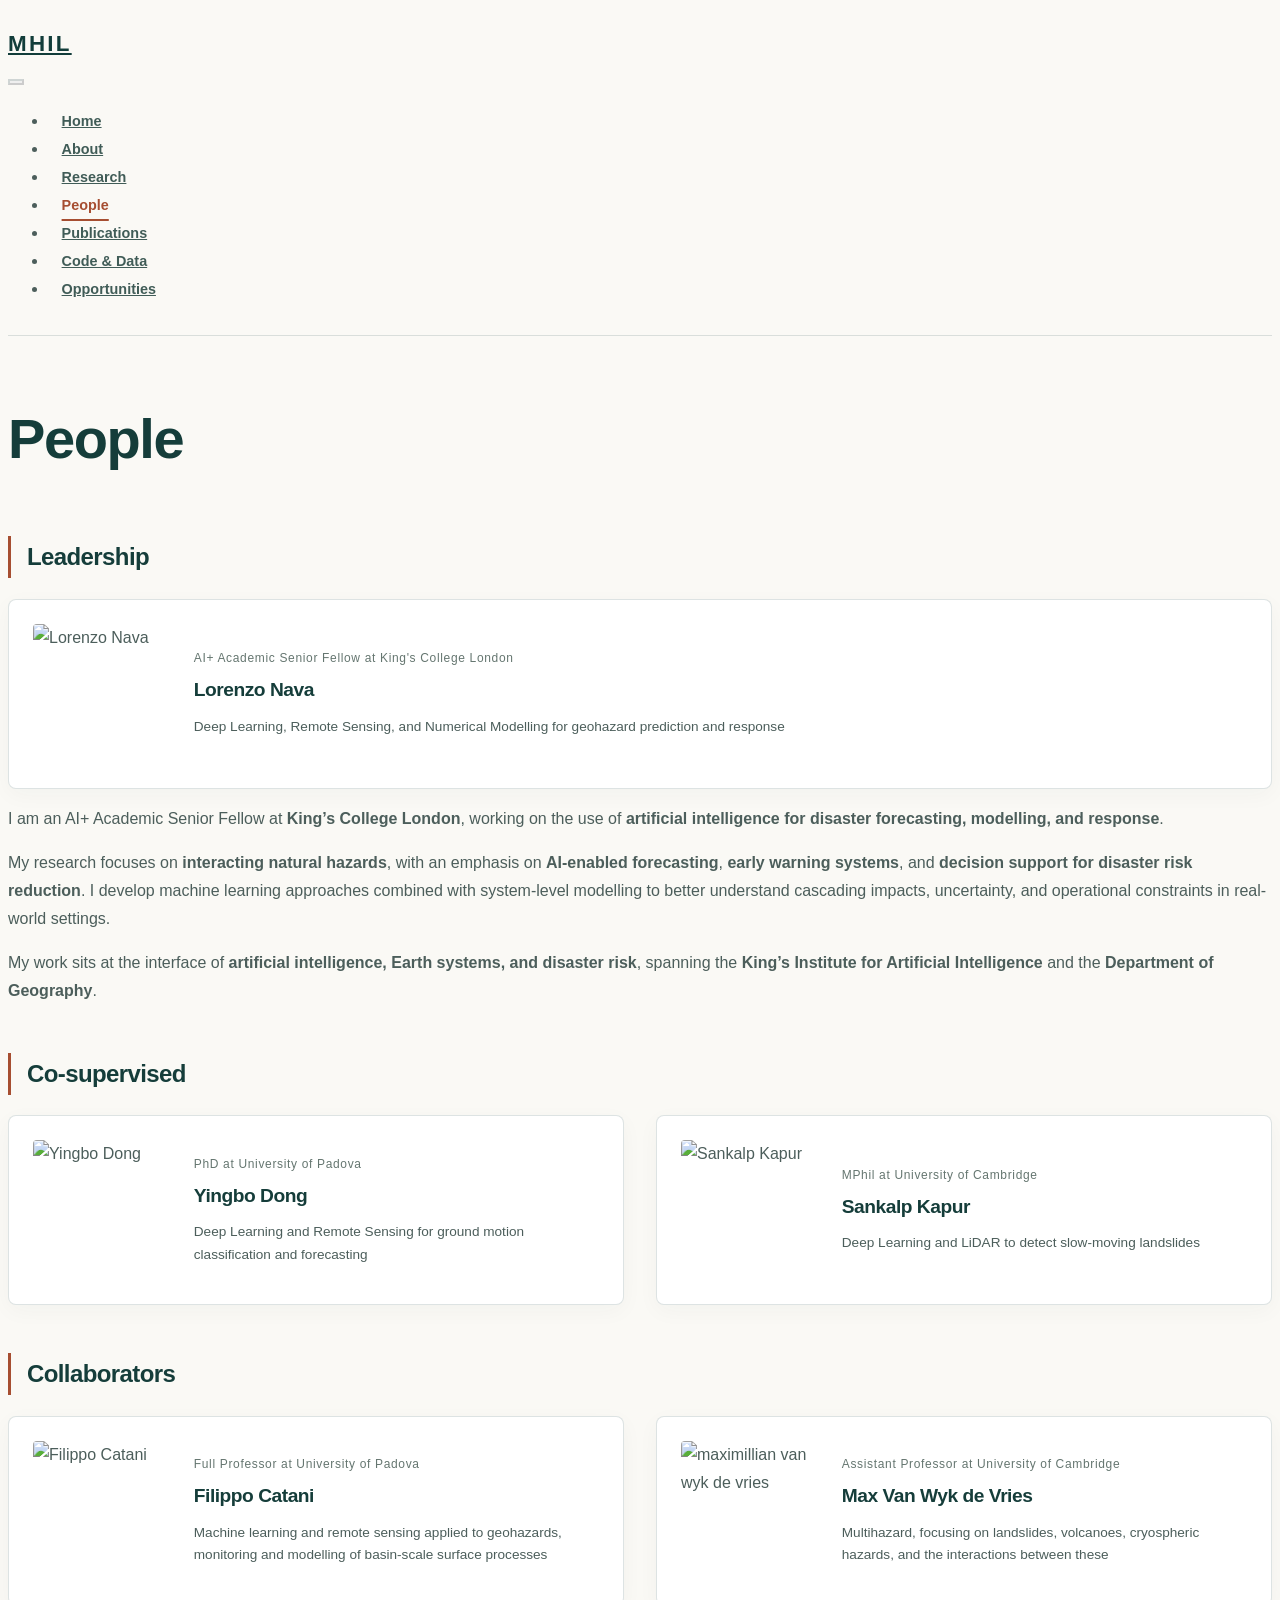
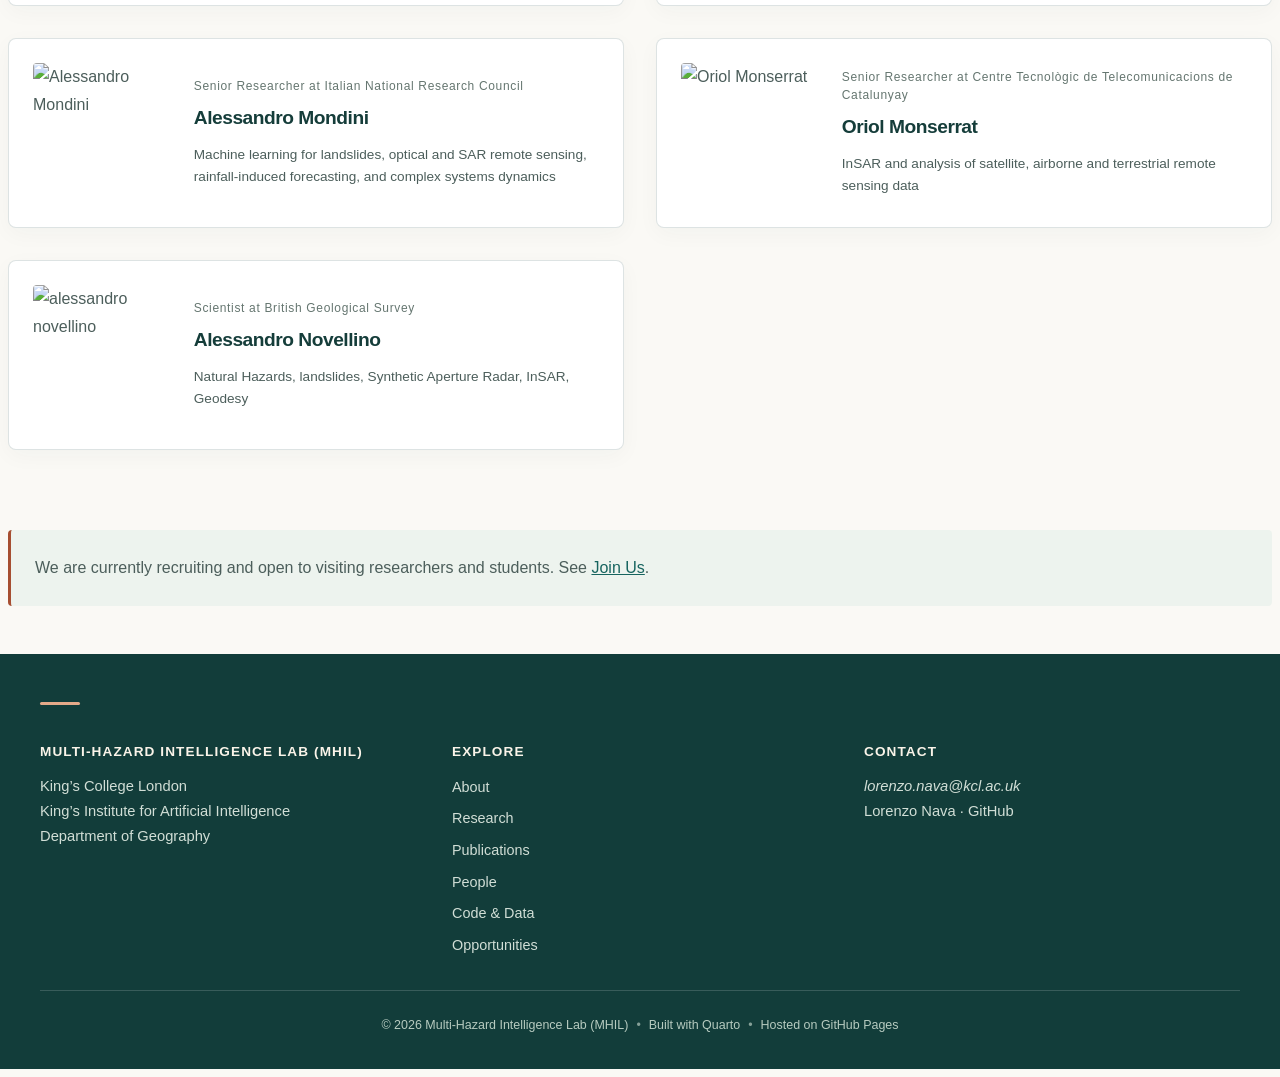
==== docs/people.html @ 95b00421 "Add files via upload" ====
<!DOCTYPE html>
<html xmlns="http://www.w3.org/1999/xhtml" lang="en-GB" xml:lang="en-GB"><head>

<meta charset="utf-8">
<meta name="generator" content="quarto-1.9.37">

<meta name="viewport" content="width=device-width, initial-scale=1.0, user-scalable=yes">


<title>People – Multi-Hazard Intelligence Lab (MHIL)</title>
<style>
/* Default styles provided by pandoc.
** See https://pandoc.org/MANUAL.html#variables-for-html for config info.
*/
code{white-space: pre-wrap;}
span.smallcaps{font-variant: small-caps;}
div.columns{display: flex; gap: min(4vw, 1.5em);}
div.column{flex: auto; overflow-x: auto;}
div.hanging-indent{margin-left: 1.5em; text-indent: -1.5em;}
ul.task-list{list-style: none;}
ul.task-list li input[type="checkbox"] {
  width: 0.8em;
  margin: 0 0.8em 0.2em -1em; /* quarto-specific, see https://github.com/quarto-dev/quarto-cli/issues/4556 */ 
  vertical-align: middle;
}
</style>


<script src="site_libs/quarto-nav/quarto-nav.js"></script>
<script src="site_libs/quarto-nav/headroom.min.js"></script>
<script src="site_libs/clipboard/clipboard.min.js"></script>
<script src="site_libs/quarto-search/autocomplete.umd.js"></script>
<script src="site_libs/quarto-search/fuse.min.js"></script>
<script src="site_libs/quarto-search/quarto-search.js"></script>
<meta name="quarto:offset" content="./">
<script src="site_libs/quarto-html/quarto.js" type="module"></script>
<script src="site_libs/quarto-html/tabsets/tabsets.js" type="module"></script>
<script src="site_libs/quarto-html/popper.min.js"></script>
<script src="site_libs/quarto-html/tippy.umd.min.js"></script>
<script src="site_libs/quarto-html/anchor.min.js"></script>
<link href="site_libs/quarto-html/tippy.css" rel="stylesheet">
<link href="site_libs/quarto-html/quarto-syntax-highlighting-7f8f88aac4f3542376d5c11b86a4c14d.css" rel="stylesheet" id="quarto-text-highlighting-styles">
<script src="site_libs/bootstrap/bootstrap.min.js"></script>
<link href="site_libs/bootstrap/bootstrap-icons.css" rel="stylesheet">
<link href="site_libs/bootstrap/bootstrap-158031087360bce0ff56dc785ce39e06.min.css" rel="stylesheet" append-hash="true" id="quarto-bootstrap" data-mode="light">
<script id="quarto-search-options" type="application/json">{
  "location": "navbar",
  "copy-button": false,
  "collapse-after": 3,
  "panel-placement": "end",
  "type": "overlay",
  "limit": 50,
  "keyboard-shortcut": [
    "f",
    "/",
    "s"
  ],
  "show-item-context": false,
  "language": {
    "search-no-results-text": "No results",
    "search-matching-documents-text": "matching documents",
    "search-copy-link-title": "Copy link to search",
    "search-hide-matches-text": "Hide additional matches",
    "search-more-match-text": "more match in this document",
    "search-more-matches-text": "more matches in this document",
    "search-clear-button-title": "Clear",
    "search-text-placeholder": "",
    "search-detached-cancel-button-title": "Cancel",
    "search-submit-button-title": "Submit",
    "search-label": "Search"
  }
}</script>


<link rel="stylesheet" href="styles.css">
</head>

<body class="nav-fixed fullcontent quarto-light">

<div id="quarto-search-results"></div>
  <header id="quarto-header" class="headroom fixed-top">
    <nav class="navbar navbar-expand-lg " data-bs-theme="dark">
      <div class="navbar-container container-fluid">
      <div class="navbar-brand-container mx-auto">
    <a class="navbar-brand" href="./index.html">
    <span class="navbar-title">MHIL</span>
    </a>
  </div>
            <div id="quarto-search" class="" title="Search"></div>
          <button class="navbar-toggler" type="button" data-bs-toggle="collapse" data-bs-target="#navbarCollapse" aria-controls="navbarCollapse" role="menu" aria-expanded="false" aria-label="Toggle navigation" onclick="if (window.quartoToggleHeadroom) { window.quartoToggleHeadroom(); }">
  <span class="navbar-toggler-icon"></span>
</button>
          <div class="collapse navbar-collapse" id="navbarCollapse">
            <ul class="navbar-nav navbar-nav-scroll me-auto">
  <li class="nav-item">
    <a class="nav-link" href="./index.html"> 
<span class="menu-text">Home</span></a>
  </li>  
  <li class="nav-item">
    <a class="nav-link" href="./about.html"> 
<span class="menu-text">About</span></a>
  </li>  
  <li class="nav-item">
    <a class="nav-link" href="./research.html"> 
<span class="menu-text">Research</span></a>
  </li>  
  <li class="nav-item">
    <a class="nav-link active" href="./people.html" aria-current="page"> 
<span class="menu-text">People</span></a>
  </li>  
  <li class="nav-item">
    <a class="nav-link" href="./publications.html"> 
<span class="menu-text">Publications</span></a>
  </li>  
  <li class="nav-item">
    <a class="nav-link" href="./code-data.html"> 
<span class="menu-text">Code &amp; Data</span></a>
  </li>  
  <li class="nav-item">
    <a class="nav-link" href="./join-us.html"> 
<span class="menu-text">Opportunities</span></a>
  </li>  
</ul>
          </div> <!-- /navcollapse -->
            <div class="quarto-navbar-tools">
</div>
      </div> <!-- /container-fluid -->
    </nav>
</header>
<!-- content -->
<div id="quarto-content" class="quarto-container page-columns page-rows-contents page-layout-article page-navbar">
<!-- sidebar -->
<!-- margin-sidebar -->
    
<!-- main -->
<main class="content" id="quarto-document-content">

<header id="title-block-header" class="quarto-title-block default">
<div class="quarto-title">
<h1 class="title">People</h1>
</div>



<div class="quarto-title-meta">

    
  
    
  </div>
  


</header>


<section id="leadership" class="level2">
<h2 class="anchored" data-anchor-id="leadership">Leadership</h2>
<div class="person-card">
  <img src="assets/people/LN.jpg" class="person-photo" alt="Lorenzo Nava">

  <div class="person-info">
    <div class="person-role">AI+ Academic Senior Fellow at King's College London</div>
    <div class="person-name">Lorenzo Nava</div>
    <div class="person-topics">
      Deep Learning, Remote Sensing, and Numerical Modelling for geohazard prediction and response<br>
    </div>
  </div>
</div>
<p>I am an AI+ Academic Senior Fellow at <strong>King’s College London</strong>, working on the use of <strong>artificial intelligence for disaster forecasting, modelling, and response</strong>.</p>
<p>My research focuses on <strong>interacting natural hazards</strong>, with an emphasis on <strong>AI-enabled forecasting</strong>, <strong>early warning systems</strong>, and <strong>decision support for disaster risk reduction</strong>. I develop machine learning approaches combined with system-level modelling to better understand cascading impacts, uncertainty, and operational constraints in real-world settings.</p>
<p>My work sits at the interface of <strong>artificial intelligence, Earth systems, and disaster risk</strong>, spanning the <strong>King’s Institute for Artificial Intelligence</strong> and the <strong>Department of Geography</strong>.</p>
</section>
<section id="co-supervised" class="level2">
<h2 class="anchored" data-anchor-id="co-supervised">Co-supervised</h2>
<div class="people-cards">
<a href="https://www.geoscienze.unipd.it/yingbo-dong" target="_blank" rel="noopener" class="person-card-link">
  <div class="person-card">
    <img src="assets/people/YD.jpg" class="person-photo" alt="Yingbo Dong">

    <div class="person-info">
      <div class="person-role">PhD at University of Padova</div>
      <div class="person-name">Yingbo Dong</div>
      <div class="person-topics">
        Deep Learning and Remote Sensing for ground motion classification and forecasting<br>
      </div>
    </div>
  </div>
</a>

  <div class="person-card">
    <img src="assets/people/SK.jpg" class="person-photo" alt="Sankalp Kapur">

    <div class="person-info">
      <div class="person-role">MPhil at University of Cambridge</div>
      <div class="person-name">Sankalp Kapur</div>
      <div class="person-topics">
        Deep Learning and LiDAR to detect slow-moving landslides<br>
      </div>
    </div>
  </div>
</div>

</section>
<section id="collaborators" class="level2">
<h2 class="anchored" data-anchor-id="collaborators">Collaborators</h2>
<div class="people-cards">
<a href="https://www.geoscienze.unipd.it/filippo-catani" target="_blank" rel="noopener" class="person-card-link">

  <div class="person-card">
    <img src="assets/people/FC.jpg" class="person-photo" alt="Filippo Catani">

    <div class="person-info">
      <div class="person-role">Full Professor at University of Padova</div>
      <div class="person-name">Filippo Catani</div>
      <div class="person-topics">
        Machine learning and remote sensing applied to geohazards, monitoring and modelling of basin-scale surface processes
      </div>
    </div>
  </div>

</a>

<a href="https://www.esc.cam.ac.uk/staff/dr-maximillian-van-wyk-de-vries" target="_blank" rel="noopener" class="person-card-link">

  <div class="person-card">
    <img src="assets/people/MVWdV.jpg" class="person-photo" alt="maximillian van wyk de vries">

    <div class="person-info">
      <div class="person-role">Assistant Professor at University of Cambridge</div>
      <div class="person-name">Max Van Wyk de Vries</div>
      <div class="person-topics">
        Multihazard, focusing on landslides, volcanoes, cryospheric hazards, and the interactions between these
      </div>
    </div>
  </div>

</a>

<a href="https://www.imati.cnr.it/mypage.php?idk=PG-189" target="_blank" rel="noopener" class="person-card-link">

  <div class="person-card">
    <img src="assets/people/AM.jpg" class="person-photo" alt="Alessandro Mondini">

    <div class="person-info">
      <div class="person-role">Senior Researcher at Italian National Research Council</div>
      <div class="person-name">Alessandro Mondini</div>
      <div class="person-topics">
        Machine learning for landslides, optical and SAR remote sensing, rainfall-induced forecasting, and complex systems dynamics
      </div>
    </div>
  </div>

</a>


<a href="https://www.cttc.cat/people/oriol-monserrat/" target="_blank" rel="noopener" class="person-card-link">

  <div class="person-card">
    <img src="assets/people/OM.jpg" class="person-photo" alt="Oriol Monserrat">

    <div class="person-info">
      <div class="person-role">Senior Researcher at Centre Tecnològic de Telecomunicacions de Catalunyay</div>
      <div class="person-name">Oriol Monserrat</div>
      <div class="person-topics">
        InSAR and analysis of satellite, airborne and terrestrial remote sensing data 
      </div>
    </div>
  </div>

</a>

<a href="https://www.bgs.ac.uk/people/novellino-alessandro/" target="_blank" rel="noopener" class="person-card-link">

  <div class="person-card">
    <img src="assets/people/AN.jpg" class="person-photo" alt="alessandro novellino">

    <div class="person-info">
      <div class="person-role">Scientist at British Geological Survey</div>
      <div class="person-name">Alessandro Novellino</div>
      <div class="person-topics">
        Natural Hazards, landslides, Synthetic Aperture Radar, InSAR, Geodesy
      </div>
    </div>
  </div>

</a>




<div class="recruiting">
  We are currently recruiting and open to visiting researchers and students. See <a href="join-us.html">Join Us</a>.
</div>

</div>



</section>

</main> <!-- /main -->
<footer class="site-footer" role="contentinfo">
  <div class="footer-inner">

    <div class="footer-block">
      <div class="footer-title">Multi-Hazard Intelligence Lab (MHIL)</div>
      <div class="footer-text">King’s College London</div>
      <div class="footer-text">King’s Institute for Artificial Intelligence</div>
      <div class="footer-text">Department of Geography</div>
    </div>

    <div class="footer-block">
      <div class="footer-title">Explore</div>
      <nav class="footer-links" aria-label="Footer">
        <a href="about.html">About</a>
        <a href="research.html">Research</a>
        <a href="publications.html">Publications</a>
        <a href="people.html">People</a>
        <a href="code-data.html">Code &amp; Data</a>
        <a href="join-us.html">Opportunities</a>
      </nav>
    </div>

    <div class="footer-block">
      <div class="footer-title">Contact</div>
      <address class="footer-text">
        <a class="footer-link" href="mailto:lorenzo.nava@kcl.ac.uk">lorenzo.nava@kcl.ac.uk</a>
      </address>
      <div class="footer-text">
        <a class="footer-link" href="https://github.com/lorenzonava96" target="_blank" rel="noopener">Lorenzo Nava · GitHub</a>
      </div>
    </div>

  </div>

  <div class="footer-meta">
    <span>© <span id="year"></span> Multi-Hazard Intelligence Lab (MHIL)</span>

    <script>
      document.getElementById("year").textContent = new Date().getFullYear();
    </script>

    <span class="footer-dot">•</span>
    <span>Built with Quarto</span>
    <span class="footer-dot">•</span>
    <span>Hosted on GitHub Pages</span>
  </div>
</footer>
<script id="quarto-html-after-body" type="application/javascript">
  window.document.addEventListener("DOMContentLoaded", function (event) {
    const icon = "";
    const anchorJS = new window.AnchorJS();
    anchorJS.options = {
      placement: 'right',
      icon: icon
    };
    anchorJS.add('.anchored');
    const isCodeAnnotation = (el) => {
      for (const clz of el.classList) {
        if (clz.startsWith('code-annotation-')) {                     
          return true;
        }
      }
      return false;
    }
    const onCopySuccess = function(e) {
      // button target
      const button = e.trigger;
      // don't keep focus
      button.blur();
      // flash "checked"
      button.classList.add('code-copy-button-checked');
      var currentTitle = button.getAttribute("title");
      button.setAttribute("title", "Copied!");
      let tooltip;
      if (window.bootstrap) {
        button.setAttribute("data-bs-toggle", "tooltip");
        button.setAttribute("data-bs-placement", "left");
        button.setAttribute("data-bs-title", "Copied!");
        tooltip = new bootstrap.Tooltip(button, 
          { trigger: "manual", 
            customClass: "code-copy-button-tooltip",
            offset: [0, -8]});
        tooltip.show();    
      }
      setTimeout(function() {
        if (tooltip) {
          tooltip.hide();
          button.removeAttribute("data-bs-title");
          button.removeAttribute("data-bs-toggle");
          button.removeAttribute("data-bs-placement");
        }
        button.setAttribute("title", currentTitle);
        button.classList.remove('code-copy-button-checked');
      }, 1000);
      // clear code selection
      e.clearSelection();
    }
    const getTextToCopy = function(trigger) {
      const outerScaffold = trigger.parentElement.cloneNode(true);
      const codeEl = outerScaffold.querySelector('code');
      for (const childEl of codeEl.children) {
        if (isCodeAnnotation(childEl)) {
          childEl.remove();
        }
      }
      return codeEl.innerText;
    }
    const clipboard = new window.ClipboardJS('.code-copy-button:not([data-in-quarto-modal])', {
      text: getTextToCopy
    });
    clipboard.on('success', onCopySuccess);
    if (window.document.getElementById('quarto-embedded-source-code-modal')) {
      const clipboardModal = new window.ClipboardJS('.code-copy-button[data-in-quarto-modal]', {
        text: getTextToCopy,
        container: window.document.getElementById('quarto-embedded-source-code-modal')
      });
      clipboardModal.on('success', onCopySuccess);
    }
      var localhostRegex = new RegExp(/^(?:http|https):\/\/localhost\:?[0-9]*\//);
      var mailtoRegex = new RegExp(/^mailto:/);
        var filterRegex = new RegExp("https:\/\/mhil-kcl\.github\.io");
      var isInternal = (href) => {
          return filterRegex.test(href) || localhostRegex.test(href) || mailtoRegex.test(href);
      }
      // Inspect non-navigation links and adorn them if external
     var links = window.document.querySelectorAll('a[href]:not(.nav-link):not(.navbar-brand):not(.toc-action):not(.sidebar-link):not(.sidebar-item-toggle):not(.pagination-link):not(.no-external):not([aria-hidden]):not(.dropdown-item):not(.quarto-navigation-tool):not(.about-link)');
      for (var i=0; i<links.length; i++) {
        const link = links[i];
        if (!isInternal(link.href)) {
          // undo the damage that might have been done by quarto-nav.js in the case of
          // links that we want to consider external
          if (link.dataset.originalHref !== undefined) {
            link.href = link.dataset.originalHref;
          }
        }
      }
    function tippyHover(el, contentFn, onTriggerFn, onUntriggerFn) {
      const config = {
        allowHTML: true,
        maxWidth: 500,
        delay: 100,
        arrow: false,
        appendTo: function(el) {
            return el.parentElement;
        },
        interactive: true,
        interactiveBorder: 10,
        theme: 'quarto',
        placement: 'bottom-start',
      };
      if (contentFn) {
        config.content = contentFn;
      }
      if (onTriggerFn) {
        config.onTrigger = onTriggerFn;
      }
      if (onUntriggerFn) {
        config.onUntrigger = onUntriggerFn;
      }
      window.tippy(el, config); 
    }
    const noterefs = window.document.querySelectorAll('a[role="doc-noteref"]');
    for (var i=0; i<noterefs.length; i++) {
      const ref = noterefs[i];
      tippyHover(ref, function() {
        // use id or data attribute instead here
        let href = ref.getAttribute('data-footnote-href') || ref.getAttribute('href');
        try { href = new URL(href).hash; } catch {}
        const id = href.replace(/^#\/?/, "");
        const note = window.document.getElementById(id);
        if (note) {
          return note.innerHTML;
        } else {
          return "";
        }
      });
    }
    const xrefs = window.document.querySelectorAll('a.quarto-xref');
    const processXRef = (id, note) => {
      // Strip column container classes
      const stripColumnClz = (el) => {
        el.classList.remove("page-full", "page-columns");
        if (el.children) {
          for (const child of el.children) {
            stripColumnClz(child);
          }
        }
      }
      stripColumnClz(note)
      if (id === null || id.startsWith('sec-')) {
        // Special case sections, only their first couple elements
        const container = document.createElement("div");
        if (note.children && note.children.length > 2) {
          container.appendChild(note.children[0].cloneNode(true));
          for (let i = 1; i < note.children.length; i++) {
            const child = note.children[i];
            if (child.tagName === "P" && child.innerText === "") {
              continue;
            } else {
              container.appendChild(child.cloneNode(true));
              break;
            }
          }
          if (window.Quarto?.typesetMath) {
            window.Quarto.typesetMath(container);
          }
          return container.innerHTML
        } else {
          if (window.Quarto?.typesetMath) {
            window.Quarto.typesetMath(note);
          }
          return note.innerHTML;
        }
      } else {
        // Remove any anchor links if they are present
        const anchorLink = note.querySelector('a.anchorjs-link');
        if (anchorLink) {
          anchorLink.remove();
        }
        if (window.Quarto?.typesetMath) {
          window.Quarto.typesetMath(note);
        }
        if (note.classList.contains("callout")) {
          return note.outerHTML;
        } else {
          return note.innerHTML;
        }
      }
    }
    for (var i=0; i<xrefs.length; i++) {
      const xref = xrefs[i];
      tippyHover(xref, undefined, function(instance) {
        instance.disable();
        let url = xref.getAttribute('href');
        let hash = undefined; 
        if (url.startsWith('#')) {
          hash = url;
        } else {
          try { hash = new URL(url).hash; } catch {}
        }
        if (hash) {
          const id = hash.replace(/^#\/?/, "");
          const note = window.document.getElementById(id);
          if (note !== null) {
            try {
              const html = processXRef(id, note.cloneNode(true));
              instance.setContent(html);
            } finally {
              instance.enable();
              instance.show();
            }
          } else {
            // See if we can fetch this
            fetch(url.split('#')[0])
            .then(res => res.text())
            .then(html => {
              const parser = new DOMParser();
              const htmlDoc = parser.parseFromString(html, "text/html");
              const note = htmlDoc.getElementById(id);
              if (note !== null) {
                const html = processXRef(id, note);
                instance.setContent(html);
              } 
            }).finally(() => {
              instance.enable();
              instance.show();
            });
          }
        } else {
          // See if we can fetch a full url (with no hash to target)
          // This is a special case and we should probably do some content thinning / targeting
          fetch(url)
          .then(res => res.text())
          .then(html => {
            const parser = new DOMParser();
            const htmlDoc = parser.parseFromString(html, "text/html");
            const note = htmlDoc.querySelector('main.content');
            if (note !== null) {
              // This should only happen for chapter cross references
              // (since there is no id in the URL)
              // remove the first header
              if (note.children.length > 0 && note.children[0].tagName === "HEADER") {
                note.children[0].remove();
              }
              const html = processXRef(null, note);
              instance.setContent(html);
            } 
          }).finally(() => {
            instance.enable();
            instance.show();
          });
        }
      }, function(instance) {
      });
    }
        let selectedAnnoteEl;
        const selectorForAnnotation = ( cell, annotation) => {
          let cellAttr = 'data-code-cell="' + cell + '"';
          let lineAttr = 'data-code-annotation="' +  annotation + '"';
          const selector = 'span[' + cellAttr + '][' + lineAttr + ']';
          return selector;
        }
        const selectCodeLines = (annoteEl) => {
          const doc = window.document;
          const targetCell = annoteEl.getAttribute("data-target-cell");
          const targetAnnotation = annoteEl.getAttribute("data-target-annotation");
          const annoteSpan = window.document.querySelector(selectorForAnnotation(targetCell, targetAnnotation));
          const lines = annoteSpan.getAttribute("data-code-lines").split(",");
          const lineIds = lines.map((line) => {
            return targetCell + "-" + line;
          })
          let top = null;
          let height = null;
          let parent = null;
          if (lineIds.length > 0) {
              //compute the position of the single el (top and bottom and make a div)
              const el = window.document.getElementById(lineIds[0]);
              top = el.offsetTop;
              height = el.offsetHeight;
              parent = el.parentElement.parentElement;
            if (lineIds.length > 1) {
              const lastEl = window.document.getElementById(lineIds[lineIds.length - 1]);
              const bottom = lastEl.offsetTop + lastEl.offsetHeight;
              height = bottom - top;
            }
            if (top !== null && height !== null && parent !== null) {
              // cook up a div (if necessary) and position it 
              let div = window.document.getElementById("code-annotation-line-highlight");
              if (div === null) {
                div = window.document.createElement("div");
                div.setAttribute("id", "code-annotation-line-highlight");
                div.style.position = 'absolute';
                parent.appendChild(div);
              }
              div.style.top = top - 2 + "px";
              div.style.height = height + 4 + "px";
              div.style.left = 0;
              let gutterDiv = window.document.getElementById("code-annotation-line-highlight-gutter");
              if (gutterDiv === null) {
                gutterDiv = window.document.createElement("div");
                gutterDiv.setAttribute("id", "code-annotation-line-highlight-gutter");
                gutterDiv.style.position = 'absolute';
                const codeCell = window.document.getElementById(targetCell);
                const gutter = codeCell.querySelector('.code-annotation-gutter');
                gutter.appendChild(gutterDiv);
              }
              gutterDiv.style.top = top - 2 + "px";
              gutterDiv.style.height = height + 4 + "px";
            }
            selectedAnnoteEl = annoteEl;
          }
        };
        const unselectCodeLines = () => {
          const elementsIds = ["code-annotation-line-highlight", "code-annotation-line-highlight-gutter"];
          elementsIds.forEach((elId) => {
            const div = window.document.getElementById(elId);
            if (div) {
              div.remove();
            }
          });
          selectedAnnoteEl = undefined;
        };
          // Handle positioning of the toggle
      window.addEventListener(
        "resize",
        throttle(() => {
          elRect = undefined;
          if (selectedAnnoteEl) {
            selectCodeLines(selectedAnnoteEl);
          }
        }, 10)
      );
      function throttle(fn, ms) {
      let throttle = false;
      let timer;
        return (...args) => {
          if(!throttle) { // first call gets through
              fn.apply(this, args);
              throttle = true;
          } else { // all the others get throttled
              if(timer) clearTimeout(timer); // cancel #2
              timer = setTimeout(() => {
                fn.apply(this, args);
                timer = throttle = false;
              }, ms);
          }
        };
      }
        // Attach click handler to the DT
        const annoteDls = window.document.querySelectorAll('dt[data-target-cell]');
        for (const annoteDlNode of annoteDls) {
          annoteDlNode.addEventListener('click', (event) => {
            const clickedEl = event.target;
            if (clickedEl !== selectedAnnoteEl) {
              unselectCodeLines();
              const activeEl = window.document.querySelector('dt[data-target-cell].code-annotation-active');
              if (activeEl) {
                activeEl.classList.remove('code-annotation-active');
              }
              selectCodeLines(clickedEl);
              clickedEl.classList.add('code-annotation-active');
            } else {
              // Unselect the line
              unselectCodeLines();
              clickedEl.classList.remove('code-annotation-active');
            }
          });
        }
    const findCites = (el) => {
      const parentEl = el.parentElement;
      if (parentEl) {
        const cites = parentEl.dataset.cites;
        if (cites) {
          return {
            el,
            cites: cites.split(' ')
          };
        } else {
          return findCites(el.parentElement)
        }
      } else {
        return undefined;
      }
    };
    var bibliorefs = window.document.querySelectorAll('a[role="doc-biblioref"]');
    for (var i=0; i<bibliorefs.length; i++) {
      const ref = bibliorefs[i];
      const citeInfo = findCites(ref);
      if (citeInfo) {
        tippyHover(citeInfo.el, function() {
          var popup = window.document.createElement('div');
          citeInfo.cites.forEach(function(cite) {
            var citeDiv = window.document.createElement('div');
            citeDiv.classList.add('hanging-indent');
            citeDiv.classList.add('csl-entry');
            var biblioDiv = window.document.getElementById('ref-' + cite);
            if (biblioDiv) {
              citeDiv.innerHTML = biblioDiv.innerHTML;
            }
            popup.appendChild(citeDiv);
          });
          return popup.innerHTML;
        });
      }
    }
  });
  </script>
</div> <!-- /content -->




</body></html>
---- docs/styles.css ----
/* =========================================================
   THEME TOKENS (one source of truth)
   ========================================================= */
:root{
  /* Brand / accents */
  --accent: #17645f;           /* primary links / UI */
  --accent-2: #104b47;         /* hover / secondary */
  --accent-ochre: #a64e31;     /* warm academic ochre */

  /* Neutrals */
  --ink: #153d3a;              /* headings */
  --muted: #4c5e5b;            /* body text */
  --bg: #ffffff;
  --bg-soft: #f4f1e9;          /* optional soft backgrounds */
  --border: rgba(15,23,42,.12);
}

/* =========================================================
   BASE
   ========================================================= */
body { color: var(--muted); }
h1, h2, h3, h4 { color: var(--ink); }

a { color: var(--accent); }
a:hover { color: var(--accent-2); }

footer.site-footer {
  margin-top: 3rem;
  font-size: 0.9rem;
  opacity: 1;
}

/* =========================================================
   NAV
   ========================================================= */
.navbar { font-weight: 600; }
.navbar-brand img { max-height: 34px; }

/* If you don't want Quarto's title banner anywhere */
.quarto-title-banner { display: none; }

/* =========================================================
   TYPOGRAPHY ACCENTS (site-wide)
   ========================================================= */
.accent {
  color: var(--accent-ochre);
  font-weight: 600;
}

/* Section headings: subtle academic style */
main h2 {
  border-left: 4px solid var(--accent-ochre);
  padding-left: 0.75rem;
  border-bottom: none;
}

main h3 { color: #444; }

/* Lists: keep markers visible + ochre */
main ul li::marker { color: var(--accent-ochre); }

/* If your theme hides bullets, uncomment these:
main ul { list-style: disc; padding-left: 1.25rem; }
main li { margin-bottom: 0.25rem; }
*/

/* =========================================================
   HOMEPAGE SMALL ACCENT
   ========================================================= */
.home-separator {
  width: 60px;
  height: 4px;
  background-color: var(--accent-ochre);
  margin: 2.5rem auto 2rem auto;
  border-radius: 2px;
}

/* =========================================================
   CARDS (homepage + generic)
   ========================================================= */
.cards {
  display: grid;
  grid-template-columns: repeat(auto-fit, minmax(min(100%, 240px), 1fr));
  gap: 1rem;
  margin-top: 1.5rem;
}

.card{
  padding: 1rem;
  border-radius: 1rem;
  border: 1px solid #e6e6e6;
  background: var(--bg);
  box-shadow: 0 1px 4px rgba(0, 0, 0, 0.04);
}

.cards .card h3 { margin-top: 0; }

/* Small ochre tick above card titles */
.card h3::before {
  content: "";
  display: block;
  width: 24px;
  height: 3px;
  background-color: var(--accent-ochre);
  margin-bottom: 0.5rem;
}

/* =========================================================
   PEOPLE (people.qmd)
   ========================================================= */

/* Simple grid (if you use it elsewhere) */
.people-grid{
  display: grid;
  grid-template-columns: repeat(auto-fit, minmax(220px, 1fr));
  gap: 1rem;
  margin-top: 1rem;
}

.person{
  padding: 1rem;
  border: 1px solid var(--border);
  border-radius: 16px;
  background: var(--bg);
  text-align: center;
}

.person-affiliation{
  font-size: 0.75rem;
  color: #7b8794;
  margin-bottom: 6px;
}

.headshot{
  width: 120px;
  height: 120px;
  object-fit: cover;
  border-radius: 999px;
  border: 2px solid rgba(31,111,235,.25);
  margin-bottom: .90rem;
}

.role{
  font-size: .9rem;
  color: var(--muted);
}

/* Editorial person cards */
.people-cards {
  display: grid;
  grid-template-columns: repeat(2, minmax(0, 1fr));
  gap: 32px;
  clear: both;
  overflow: visible;
}

.person-card {
  display: grid;
  grid-template-columns: 140px minmax(0, 1fr);
  gap: 16px;
  align-items: center;
  border-radius: 5px;
  background: #fff;
  border: 1px solid #e0e0e0;
  padding: 16px;
}

.person-card-link {
  text-decoration: none;
  color: inherit;
  display: block;
}

.person-photo {
  width: 140px;
  height: 140px;
  object-fit: cover;
}

.person-role {
  font-size: 0.75rem;
  letter-spacing: 0.12em;
  color: #888;
  margin-bottom: 6px;
}

.person-name {
  font-size: 1.1rem;
  font-weight: 600;
  margin-bottom: 10px;
  color: #4a4f55;
}

.person-topics {
  font-size: 0.75rem;
  line-height: 1.45;
  color: #555;
}

/* =========================================================
   HERO (homepage)
   ========================================================= */
.hero {
  position: relative;
  width: 100vw;
  left: 50%;
  transform: translateX(-50%);
  min-height: 50vh;
  height: 55vh;
  max-height: 550px;
  overflow: hidden;
}

.hero img {
  width: 100%;
  height: 100%;
  object-fit: cover;
  display: block;
  filter: brightness(0.75);
}

.hero-overlay {
  position: absolute;
  inset: 0;
  display: flex;
  align-items: center;
  color: #fff;
}

.hero-overlay .hero-inner {
  width: 100%;
  max-width: 1200px;
  margin: 0 auto;
  padding: 0 2rem;
}

.hero-title {
  font-size: clamp(1.8rem, 3vw, 2.4rem);
  font-weight: 600;
  opacity: 0.92;
  margin: 0 0 0.4rem 0;
}

.hero-title .t-strong {
  color: #fff;
  font-weight: 750;
}

.hero-title .t-soft {
  color: rgba(255,255,255,0.8);
  font-weight: 600;
}

.hero-tagline {
  font-size: 1.05rem;
  max-width: 42rem;
  line-height: 1.4;
  margin: 0;
}

.hero-cta { margin-top: 1rem; }
.hero-cta .btn { margin-right: 0.5rem; }

/* =========================================================
   BUTTONS (ochre variants)
   ========================================================= */
.btn-ochre {
  background-color: var(--accent-ochre);
  border: 2px solid var(--accent-ochre);
  color: #fff;
}

.btn-ochre:hover {
  background-color: #b08a2e;
  border-color: #b08a2e;
}

.btn-ochre-outline {
  background: transparent;
  color: var(--accent-ochre);
  border: 2px solid var(--accent-ochre);
}

.btn-ochre-outline:hover {
  background-color: var(--accent-ochre);
  color: #fff;
}

/* =========================================================
   RESPONSIVE
   ========================================================= */
@media (max-width: 768px) {
  .hero { height: 300px; }
  .hero-overlay .hero-inner { padding: 0 1.25rem; }

  .people-cards {
    grid-template-columns: 1fr;
  }
}

/* =========================================================
   FOOTER
   ========================================================= */
/* Full-width professional footer */
.site-footer{
  position: relative;
  width: 100vw;
  left: 50%;
  transform: translateX(-50%);

  margin-top: 4rem;
  padding: 3.5rem 1.5rem 2rem;

  background: #e9edf2;
  border-top: 1px solid var(--border);
}

/* Optional: small brand accent line */
.site-footer::before{
  content:"";
  display:block;
  width: 84px;
  height: 3px;
  background: var(--accent-ochre);
  margin: 0 auto 2.25rem auto;
  border-radius: 2px;
  opacity: .95;
}

.footer-inner{
  max-width: 1200px;
  margin: 0 auto 2rem auto;

  display: grid;
  grid-template-columns: repeat(auto-fit, minmax(220px, 1fr));
  gap: 2.25rem;
  align-items: start;
}

.footer-block{ min-width: 0; }

.footer-title{
  color: var(--ink);
  font-weight: 700;
  font-size: .85rem;
  letter-spacing: .08em;
  text-transform: uppercase;
  margin-bottom: .75rem;
}

.footer-text{
  color: #4d5966;
  font-size: .92rem;
  line-height: 1.55;
  margin: .15rem 0;
}

/* Compact nav links */
.footer-links{
  display: grid;
  gap: .4rem;
}

.footer-link,
.footer-links a{
  color: #4d5966;
  text-decoration: none;
}

.footer-link:hover,
.footer-links a:hover{
  color: var(--accent-ochre);
  text-decoration: none;
}

/* Bottom meta row */
.footer-meta{
  max-width: 1200px;
  margin: 0 auto;

  display: flex;
  flex-wrap: wrap;
  gap: .5rem;

  justify-content: center;
  color: #7b8794;
  font-size: .78rem;
}

.footer-dot{ opacity: .7; }

/* Mobile refinements */
@media (max-width: 768px){
  .site-footer{
    padding: 3rem 1.25rem 1.75rem;
  }
  .footer-meta{
    justify-content: flex-start;
  }
}

/* Random */
.recruiting{
  grid-column: 1 / -1;
  margin-top: 3rem;
}

/* =========================================================
   PROJECTS
   ========================================================= */

/* Projects / Research cards */
.project-cards{
  display: grid;
  grid-template-columns: repeat(auto-fit, minmax(min(100%, 280px), 1fr));
  gap: 1.5rem;
  margin-top: 1.5rem;
}

.project-card{
  background: #fff;
  border: 1px solid var(--border);
  border-radius: 12px;
  padding: 1.25rem 1.25rem 1.1rem;
  transition: transform .15s ease, box-shadow .15s ease, border-color .15s ease;
  min-width: 0;
}

.project-card:hover{
  transform: translateY(-2px);
  box-shadow: 0 10px 28px rgba(16, 24, 40, 0.10);
  border-color: rgba(16, 24, 40, 0.18);
}

.project-title{
  color: var(--ink);
  font-weight: 750;
  font-size: 1.02rem;
  line-height: 1.25;
  margin: 0 0 .5rem 0;
}

.project-text{
  color: #4d5966;
  font-size: .95rem;
  line-height: 1.55;
  margin: 0 0 .9rem 0;
}

/* Optional: small "meta" line (methods, collaborators, etc.) */
.project-meta{
  color: #7b8794;
  font-size: .82rem;
  margin: 0 0 .75rem 0;
}

/* Tags */
.project-tags{
  display: flex;
  flex-wrap: wrap;
  gap: .45rem;
  margin-top: .25rem;
}

.project-tags span{
  display: inline-block;
  padding: .25rem .55rem;
  border-radius: 999px;
  border: 1px solid rgba(16, 24, 40, 0.12);
  background: rgba(16, 24, 40, 0.03);
  color: #4d5966;
  font-size: .78rem;
  line-height: 1;
}

/* Clickable card variant */
.project-card-link{
  text-decoration: none;
  color: inherit;
  display: block;
}

.project-image{
  width: 100%;
  aspect-ratio: 16 / 9;
  border-radius: 10px;
  overflow: hidden;
  margin-bottom: .85rem;
}

.project-image img{
  width: 100%;
  height: 100%;
  object-fit: cover;
  display: block;
}


.project-image.placeholder{
  background: linear-gradient(
    135deg,
    rgba(16, 24, 40, 0.04),
    rgba(16, 24, 40, 0.08)
  );
  border: 1px dashed rgba(16, 24, 40, 0.15);
}

/* Mobile tweaks */
@media (max-width: 768px){
  .project-cards{
    gap: 1.1rem;
  }
  .project-card{
    padding: 1.1rem 1.1rem 1rem;
  }
}

/* MHIL: long branding and cards must fit narrow screens. */
.hero-affiliation {
  color: #fff;
  font-size: .8rem;
  letter-spacing: .1em;
  text-transform: uppercase;
  margin-bottom: .75rem;
}
.hero-title { line-height: 1.15; max-width: 46rem; }
.hero-cta { display: flex; flex-wrap: wrap; gap: .5rem; }
.hero-cta .btn { margin-right: 0; }
.person-info { min-width: 0; overflow-wrap: anywhere; }
.footer-text, .footer-title { overflow-wrap: anywhere; }
.site-footer { opacity: 1; }
/* A full-bleed section must not create horizontal page scrolling. */
body { overflow-x: clip; }
@media (min-width: 769px) and (max-width: 1100px) {
  .people-cards { grid-template-columns: 1fr; }
}
@media (max-width: 768px) {
  .hero { height: 25rem; min-height: 25rem; max-height: none; }
  .hero-title { font-size: clamp(1.8rem, 6vw, 2.4rem); }
}
@media (max-width: 420px) {
  .person-card { grid-template-columns: 1fr; }
  .footer-inner { grid-template-columns: 1fr; }
}

/* =========================================================
   MHIL visual refresh: forest, warm ivory and copper
   ========================================================= */
:root {
  --paper: #faf9f5;
  --forest: #123d3a;
  --copper-light: #f0b08e;
  --border: rgba(18,61,58,.14);
  --bs-link-color: #17645f;
  --bs-link-hover-color: #104b47;
  --bs-body-bg: #faf9f5;
  --bs-body-color: #4c5e5b;
}
body {
  background: var(--paper);
  font-family: "Avenir Next", Avenir, "Segoe UI", sans-serif;
  font-size: 1rem;
  line-height: 1.75;
  -webkit-font-smoothing: antialiased;
}
h1, h2, h3, h4, .project-title, .person-name {
  font-family: "Avenir Next", Avenir, "Segoe UI", sans-serif;
  color: var(--ink);
  letter-spacing: -.025em;
}
main h2 {
  margin-top: 3rem;
  margin-bottom: 1.3rem;
  border-left: 3px solid var(--accent-ochre);
  padding-left: 1rem;
  font-weight: 650;
}
#title-block-header { margin-bottom: 2.5rem; padding-top: 1rem; }
#title-block-header .title { font-weight: 650; font-size: clamp(2.3rem, 5vw, 3.5rem); }
.navbar {
  background: var(--paper) !important;
  border-bottom: 1px solid var(--border);
  padding-block: 1rem;
  --bs-navbar-color: #405c57;
  --bs-navbar-hover-color: #123d3a;
  --bs-navbar-active-color: #123d3a;
  --bs-navbar-brand-color: #123d3a;
  --bs-navbar-brand-hover-color: #17645f;
}
.navbar .navbar-brand { color: var(--forest); font-size: 1.4rem; letter-spacing: .1em; font-weight: 800; }
.navbar .nav-link { color: #405c57 !important; font-size: .9rem; padding-inline: .85rem !important; }
.navbar .nav-link:hover, .navbar .nav-link.active { color: var(--accent-ochre) !important; }
.navbar .nav-link.active { text-decoration: underline; text-underline-offset: .55rem; text-decoration-thickness: 2px; }
.navbar .navbar-toggler { color: var(--forest); border-color: var(--border); }
.navbar .navbar-toggler-icon { filter: none; }
.navbar #quarto-search { color: var(--forest); }
.hero {
  background: var(--forest);
  height: 66vh;
  min-height: 32rem;
  max-height: 46rem;
  isolation: isolate;
}
.hero img { filter: brightness(.85) saturate(.8); }
.hero::after {
  content: "";
  position: absolute;
  inset: 0;
  background: linear-gradient(90deg, rgba(8,35,33,.88), rgba(8,35,33,.48) 60%, rgba(8,35,33,.15));
  pointer-events: none;
}
.hero-overlay { z-index: 1; }
.hero-overlay .hero-inner { max-width: 1200px; padding-inline: clamp(1.25rem, 5vw, 4rem); }
.hero-affiliation { color: #f0b08e; letter-spacing: .16em; font-size: .75rem; font-weight: 700; margin-bottom: 1.35rem; }
.hero-title {
  font-size: clamp(2.5rem, 5.2vw, 4.8rem);
  line-height: 1.06;
  letter-spacing: -.045em;
  opacity: 1;
  margin-bottom: 1.5rem;
  max-width: 55rem;
}
.hero-title span { display: block; }
.hero-title .t-strong { font-weight: 750; }
.hero-title .t-soft { font-weight: 400; color: #f8efe3; }
.hero-tagline { color: #edf2ed; font-size: clamp(1rem, 1.5vw, 1.2rem); max-width: 34rem; line-height: 1.65; }
.hero-cta { margin-top: 2rem; gap: .8rem; }
.hero-cta .btn { padding: .75rem 1.35rem; border-radius: 4px; font-weight: 650; font-size: .9rem; }
.btn-ochre { background: #f0b08e; border-color: #f0b08e; color: #173c37; }
.btn-ochre:hover, .btn-ochre:focus-visible { background: #f7c4a7; border-color: #f7c4a7; color: #173c37; }
.btn-ochre-outline { color: var(--accent-ochre); border-color: var(--accent-ochre); }
.btn-ochre-outline:hover { background: var(--accent-ochre); border-color: var(--accent-ochre); }
.home .cards { margin-top: 3rem; gap: 1.5rem; }
.card, .project-card, .person-card, .person {
  background: #fff;
  border: 1px solid var(--border);
  border-radius: 8px;
  box-shadow: 0 6px 22px rgba(18,61,58,.035);
}
.card { padding: 2rem; }
.cards .card h3 { font-size: 1.2rem; font-weight: 650; line-height: 1.3; }
.card h3::before { width: 32px; height: 2px; margin-bottom: 1.4rem; }
.card p { margin-bottom: 0; font-size: .95rem; line-height: 1.75; }
.project-card { padding: 1.4rem; }
.project-card:hover { border-color: #94b4aa; box-shadow: 0 12px 30px rgba(18,61,58,.08); }
.project-title { line-height: 1.4; font-weight: 700; }
.project-image { border-radius: 4px; }
.project-text, .person-topics { color: var(--muted); }
.project-tags span { background: #edf3ee; border-color: #d9e5dc; color: #315c50; line-height: 1.3; font-size: .73rem; }
.person-card { padding: 1.5rem; gap: 1.3rem; }
.person-photo { border-radius: 4px; }
.person-name { font-size: 1.2rem; margin-bottom: .55rem; }
.person-role { color: #657670; letter-spacing: .055em; line-height: 1.5; }
.person-topics { font-size: .85rem; line-height: 1.65; }
.person-affiliation, .project-meta { color: #657670; }
.headshot { border-color: #c5d7cc; }
.recruiting { background: #edf3ee; border-left: 3px solid var(--accent-ochre); padding: 1.5rem; border-radius: 4px; }
.site-footer { background: var(--forest); border-top: none; padding-top: 3rem; margin-top: 5rem; }
.site-footer::before { background: var(--copper-light); margin-left: max(0px, calc((100% - 1200px) / 2)); width: 40px; }
.footer-title { color: #faf4e9; letter-spacing: .08em; line-height: 1.6; }
.footer-text, .footer-link, .footer-links a { color: #d1ded6; }
.footer-link:hover, .footer-links a:hover { color: #f0b08e; text-decoration: underline; text-underline-offset: .2em; }
.footer-meta { color: #b7cbc0; padding-top: 1.5rem; border-top: 1px solid rgba(255,255,255,.16); }
a:focus-visible, button:focus-visible { outline: 3px solid #a64e31; outline-offset: 4px; }
.hero a:focus-visible, .site-footer a:focus-visible { outline-color: #f0b08e; }
@media (max-width: 768px) {
  .navbar { padding-block: .65rem; }
  .hero { height: auto; min-height: 35rem; max-height: none; }
  .hero > img { position: absolute; inset: 0; }
  .hero-overlay { position: relative; min-height: 35rem; padding-block: 3rem; }
  .hero-title { font-size: clamp(2.4rem, 8vw, 3.6rem); }
  .hero-affiliation { font-size: .68rem; letter-spacing: .1em; }
  .hero::after { background: rgba(8,35,33,.65); }
  .card { padding: 1.5rem; }
  .home .cards { margin-top: 2rem; }
  .person-card { padding: 1.1rem; }
}
@media (prefers-reduced-motion: reduce) {
  .project-card { transition: none; }
  .project-card:hover { transform: none; }
}

/* Field photography: preserve the full vertical composition. */
.about-columns { display: grid !important; grid-template-columns: minmax(0, 3fr) minmax(0, 2fr); align-items: start; column-gap: clamp(2.5rem, 5vw, 4rem); margin-top: 3rem; }
.about-columns > .column { min-width: 0; width: auto !important; }
.about-columns h2 { margin-top: 0; }
.field-photo { margin: 0; min-width: 0; }
.field-photo img { display: block; width: 100%; max-width: 100%; height: auto; border-radius: 6px; }
.field-photo figcaption { margin-top: .8rem; color: var(--muted); font-size: .82rem; line-height: 1.6; }
.field-gallery { display: grid; grid-template-columns: repeat(2, minmax(0, 1fr)); gap: 2rem; margin-block: 2rem 3rem; max-width: 900px; }
@media (max-width: 768px) {
  .about-columns { grid-template-columns: minmax(0, 1fr); gap: 2rem; }
  .about-columns > .column { width: 100% !important; }
  .about-photo { max-width: 30rem; margin-inline: auto; }
  .field-gallery { grid-template-columns: 1fr; gap: 2rem; max-width: 30rem; margin-inline: auto; }
}

/* Separate the field section clearly from the project cards. */
main #field-perspectives { margin-top: 5rem; }
@media (max-width: 768px) {
  main #field-perspectives { margin-top: 3.5rem; }
}

/* Research resources and the homepage opportunities spotlight. */
.opportunity-spotlight {
  display: flex; align-items: center; justify-content: space-between; gap: 2rem;
  margin-block: 2.5rem 3rem; padding: 2rem 2.25rem;
  background: #edf3ee; border: 1px solid #d2e0d6;
  border-left: 4px solid var(--accent-ochre); border-radius: 6px;
}
.spotlight-label, .resource-type { text-transform: uppercase; letter-spacing: .1em; font-size: .7rem; font-weight: 700; color: #426459; }
.opportunity-spotlight .spotlight-label { margin-bottom: .5rem; }
main .opportunity-spotlight h2 { border: 0; padding: 0; margin: 0 0 .7rem; font-size: clamp(1.4rem, 2vw, 1.9rem); line-height: 1.3; }
.opportunity-spotlight p:last-child { margin-bottom: 0; max-width: 48rem; }
.spotlight-button { flex-shrink: 0; padding: .8rem 1.2rem; background: var(--forest); color: #fff; border-radius: 4px; font-weight: 650; text-decoration: none; }
.spotlight-button:hover { color: #fff; background: #20564d; }
.resource-profile { display: inline-block; font-weight: 650; text-underline-offset: .25em; }
.resource-grid { display: grid; grid-template-columns: repeat(auto-fit, minmax(min(100%, 280px), 1fr)); gap: 1.4rem; margin-block: 1.5rem 2.5rem; }
.resource-card { min-width: 0; display: flex; flex-direction: column; padding: 1.6rem; background: #fff; border: 1px solid var(--border); border-radius: 8px; }
.resource-card h3 { margin: .25rem 0 .8rem; font-size: 1.2rem; line-height: 1.35; color: var(--ink); }
.resource-card > p:not(.resource-type) { font-size: .92rem; }
.resource-links { display: flex; flex-wrap: wrap; gap: .6rem 1rem; margin-top: auto; padding-top: .6rem; }
.resource-links a { font-size: .82rem; font-weight: 650; overflow-wrap: anywhere; text-underline-offset: .2em; }
@media (max-width: 900px) {
 .opportunity-spotlight { align-items: flex-start; flex-direction: column; gap: 1.3rem; padding: 1.5rem; }
 .spotlight-button { max-width: 100%; }
}
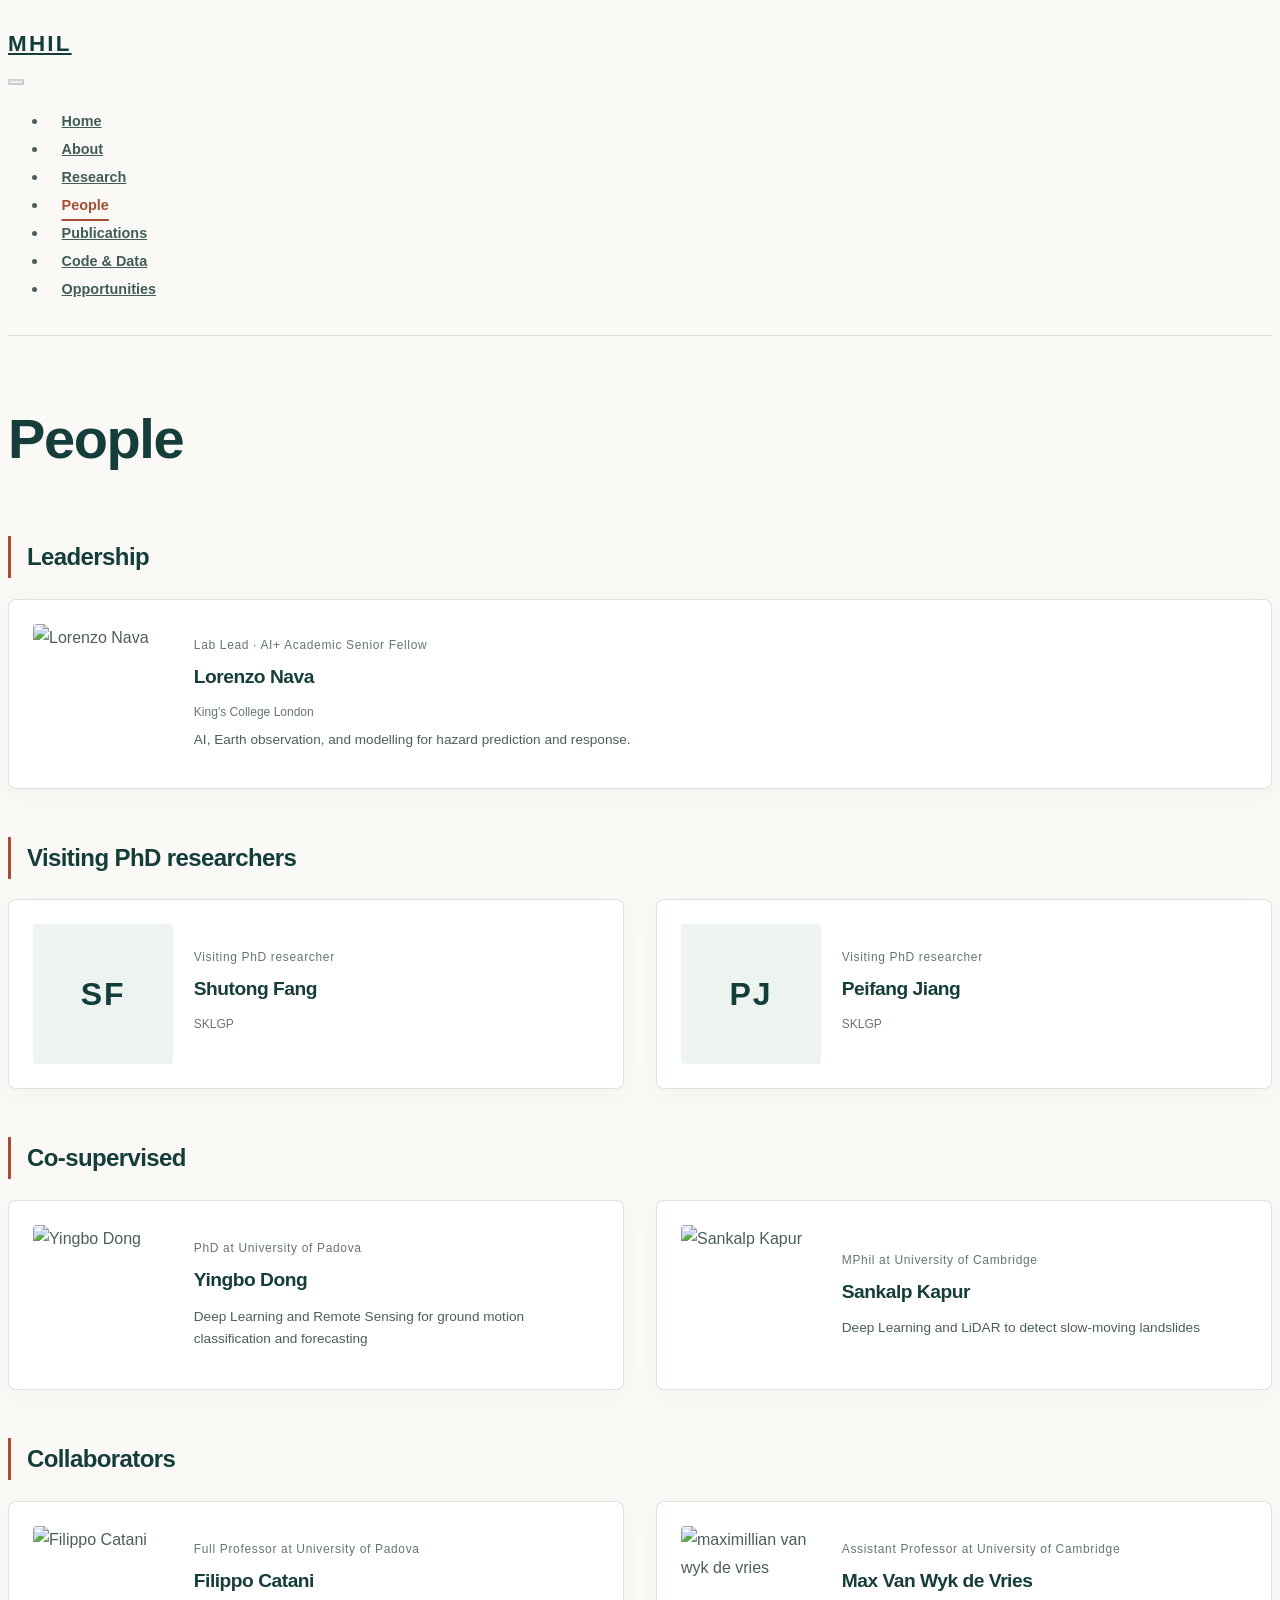
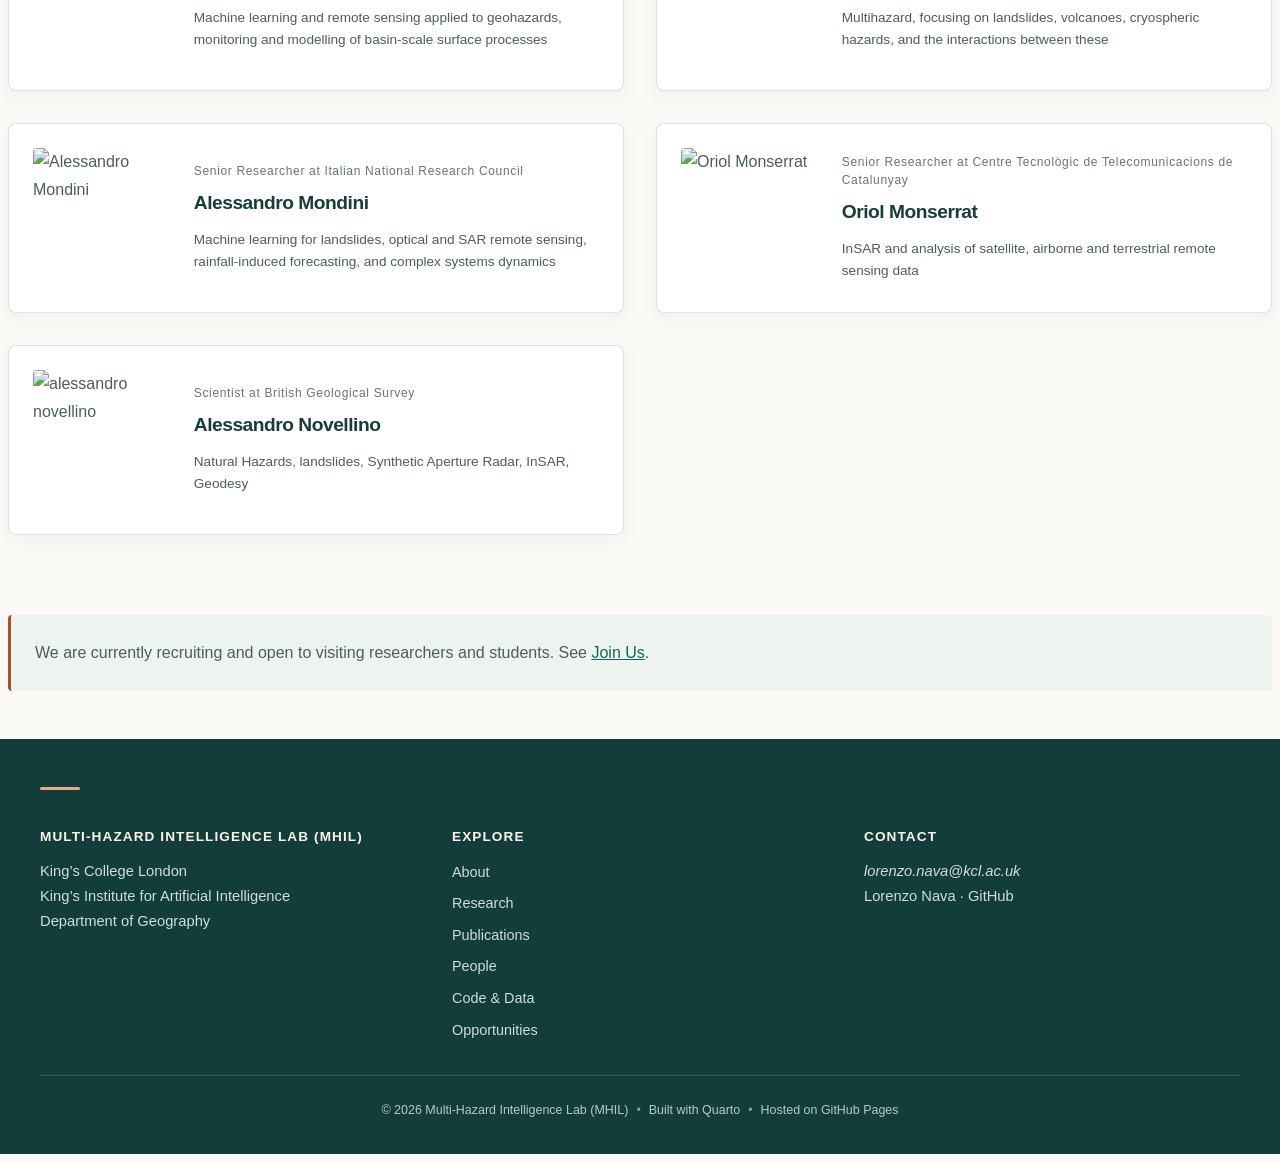
==== commit 713f1bb7: "Add files via upload" ====
--- a/docs/people.html
+++ b/docs/people.html
@@ -160,16 +160,35 @@
   <img src="assets/people/LN.jpg" class="person-photo" alt="Lorenzo Nava">
 
   <div class="person-info">
-    <div class="person-role">AI+ Academic Senior Fellow at King's College London</div>
+    <div class="person-role">Lab Lead · AI+ Academic Senior Fellow</div>
     <div class="person-name">Lorenzo Nava</div>
+    <div class="person-affiliation">King’s College London</div>
     <div class="person-topics">
-      Deep Learning, Remote Sensing, and Numerical Modelling for geohazard prediction and response<br>
+      AI, Earth observation, and modelling for hazard prediction and response.
     </div>
   </div>
 </div>
-<p>I am an AI+ Academic Senior Fellow at <strong>King’s College London</strong>, working on the use of <strong>artificial intelligence for disaster forecasting, modelling, and response</strong>.</p>
-<p>My research focuses on <strong>interacting natural hazards</strong>, with an emphasis on <strong>AI-enabled forecasting</strong>, <strong>early warning systems</strong>, and <strong>decision support for disaster risk reduction</strong>. I develop machine learning approaches combined with system-level modelling to better understand cascading impacts, uncertainty, and operational constraints in real-world settings.</p>
-<p>My work sits at the interface of <strong>artificial intelligence, Earth systems, and disaster risk</strong>, spanning the <strong>King’s Institute for Artificial Intelligence</strong> and the <strong>Department of Geography</strong>.</p>
+</section>
+<section id="visiting-phd-researchers" class="level2">
+<h2 class="anchored" data-anchor-id="visiting-phd-researchers">Visiting PhD researchers</h2>
+<div class="people-cards">
+  <div class="person-card">
+    <div class="person-initials" aria-hidden="true">SF</div>
+    <div class="person-info">
+      <div class="person-role">Visiting PhD researcher</div>
+      <div class="person-name">Shutong Fang</div>
+      <div class="person-affiliation">SKLGP</div>
+    </div>
+  </div>
+  <div class="person-card">
+    <div class="person-initials" aria-hidden="true">PJ</div>
+    <div class="person-info">
+      <div class="person-role">Visiting PhD researcher</div>
+      <div class="person-name">Peifang Jiang</div>
+      <div class="person-affiliation">SKLGP</div>
+    </div>
+  </div>
+</div>
 </section>
 <section id="co-supervised" class="level2">
 <h2 class="anchored" data-anchor-id="co-supervised">Co-supervised</h2>
--- a/docs/styles.css
+++ b/docs/styles.css
@@ -725,3 +725,18 @@
  .opportunity-spotlight { align-items: flex-start; flex-direction: column; gap: 1.3rem; padding: 1.5rem; }
  .spotlight-button { max-width: 100%; }
 }
+
+/* Initials retain profile alignment when no headshot has been supplied. */
+.person-initials {
+  width: 140px;
+  height: 140px;
+  display: flex;
+  align-items: center;
+  justify-content: center;
+  background: #edf3ee;
+  color: var(--forest);
+  border-radius: 4px;
+  font-size: 2rem;
+  font-weight: 600;
+  letter-spacing: .06em;
+}
